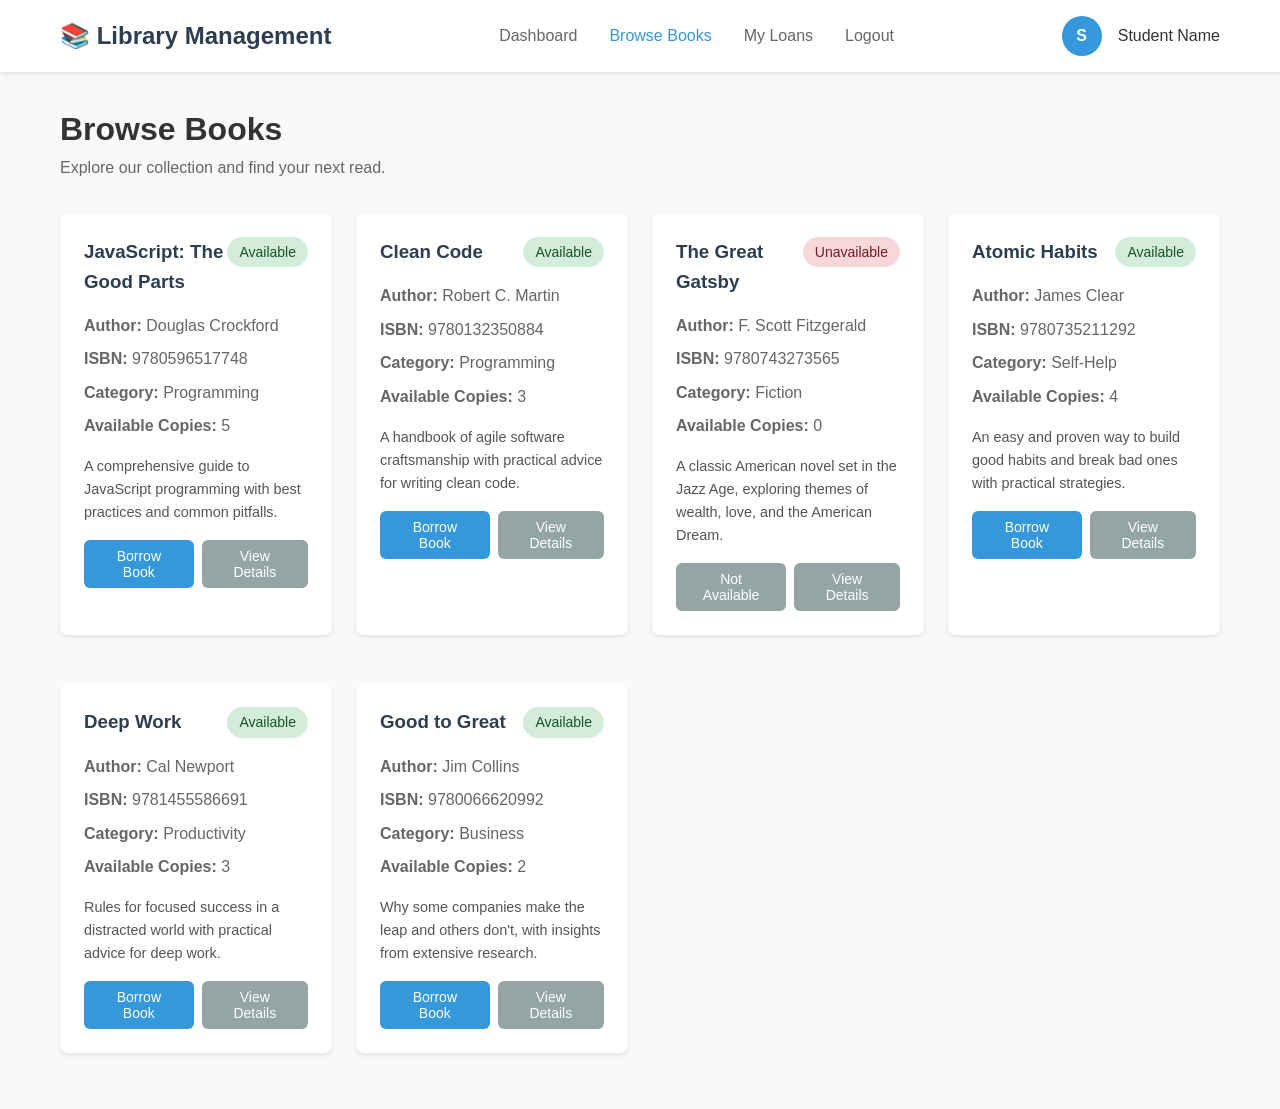
==== books.html @ b40ba537 "Initial project setup" ====
<!DOCTYPE html>
<html lang="en">
<head>
    <meta charset="UTF-8">
    <meta name="viewport" content="width=device-width, initial-scale=1.0">
    <title>Browse Books - Library Management System</title>
    <link rel="stylesheet" href="css/style.css">
</head>
<body>
    <header class="header">
        <div class="container">
            <div class="header-content">
                <div class="logo">📚 Library Management</div>
                <nav class="nav">
                    <a href="dashboard.html">Dashboard</a>
                    <a href="books.html" class="active">Browse Books</a>
                    <a href="my-loans.html">My Loans</a>
                    <a href="login.html">Logout</a>
                </nav>
                <div class="user-info">
                    <div class="user-avatar">S</div>
                    <span>Student Name</span>
                </div>
            </div>
        </div>
    </header>

    <main class="main-content">
        <div class="container">
            <h1>Browse Books</h1>
            <p style="color: #666; margin-bottom: 2rem;">Explore our collection and find your next read.</p>
            

            <!-- Books Grid -->
            <div class="grid grid-3">
                <!-- Book Card 1 -->
                <div class="card">
                    <div style="display: flex; justify-content: space-between; align-items: start; margin-bottom: 1rem;">
                        <h3 style="margin: 0; color: #2c3e50;">JavaScript: The Good Parts</h3>
                        <span class="status status-available">Available</span>
                    </div>
                    <p style="color: #666; margin-bottom: 0.5rem;"><strong>Author:</strong> Douglas Crockford</p>
                    <p style="color: #666; margin-bottom: 0.5rem;"><strong>ISBN:</strong> 9780596517748</p>
                    <p style="color: #666; margin-bottom: 0.5rem;"><strong>Category:</strong> Programming</p>
                    <p style="color: #666; margin-bottom: 1rem;"><strong>Available Copies:</strong> 5</p>
                    <p style="margin-bottom: 1rem; font-size: 0.9rem; color: #555;">A comprehensive guide to JavaScript programming with best practices and common pitfalls.</p>
                    <div style="display: flex; gap: 0.5rem;">
                        <button class="btn btn-primary btn-sm">Borrow Book</button>
                        <button class="btn btn-secondary btn-sm">View Details</button>
                    </div>
                </div>

                <!-- Book Card 2 -->
                <div class="card">
                    <div style="display: flex; justify-content: space-between; align-items: start; margin-bottom: 1rem;">
                        <h3 style="margin: 0; color: #2c3e50;">Clean Code</h3>
                        <span class="status status-available">Available</span>
                    </div>
                    <p style="color: #666; margin-bottom: 0.5rem;"><strong>Author:</strong> Robert C. Martin</p>
                    <p style="color: #666; margin-bottom: 0.5rem;"><strong>ISBN:</strong> 9780132350884</p>
                    <p style="color: #666; margin-bottom: 0.5rem;"><strong>Category:</strong> Programming</p>
                    <p style="color: #666; margin-bottom: 1rem;"><strong>Available Copies:</strong> 3</p>
                    <p style="margin-bottom: 1rem; font-size: 0.9rem; color: #555;">A handbook of agile software craftsmanship with practical advice for writing clean code.</p>
                    <div style="display: flex; gap: 0.5rem;">
                        <button class="btn btn-primary btn-sm">Borrow Book</button>
                        <button class="btn btn-secondary btn-sm">View Details</button>
                    </div>
                </div>

                <!-- Book Card 3 -->
                <div class="card">
                    <div style="display: flex; justify-content: space-between; align-items: start; margin-bottom: 1rem;">
                        <h3 style="margin: 0; color: #2c3e50;">The Great Gatsby</h3>
                        <span class="status status-unavailable">Unavailable</span>
                    </div>
                    <p style="color: #666; margin-bottom: 0.5rem;"><strong>Author:</strong> F. Scott Fitzgerald</p>
                    <p style="color: #666; margin-bottom: 0.5rem;"><strong>ISBN:</strong> 9780743273565</p>
                    <p style="color: #666; margin-bottom: 0.5rem;"><strong>Category:</strong> Fiction</p>
                    <p style="color: #666; margin-bottom: 1rem;"><strong>Available Copies:</strong> 0</p>
                    <p style="margin-bottom: 1rem; font-size: 0.9rem; color: #555;">A classic American novel set in the Jazz Age, exploring themes of wealth, love, and the American Dream.</p>
                    <div style="display: flex; gap: 0.5rem;">
                        <button class="btn btn-secondary btn-sm" disabled>Not Available</button>
                        <button class="btn btn-secondary btn-sm">View Details</button>
                    </div>
                </div>

                <!-- Book Card 4 -->
                <div class="card">
                    <div style="display: flex; justify-content: space-between; align-items: start; margin-bottom: 1rem;">
                        <h3 style="margin: 0; color: #2c3e50;">Atomic Habits</h3>
                        <span class="status status-available">Available</span>
                    </div>
                    <p style="color: #666; margin-bottom: 0.5rem;"><strong>Author:</strong> James Clear</p>
                    <p style="color: #666; margin-bottom: 0.5rem;"><strong>ISBN:</strong> 9780735211292</p>
                    <p style="color: #666; margin-bottom: 0.5rem;"><strong>Category:</strong> Self-Help</p>
                    <p style="color: #666; margin-bottom: 1rem;"><strong>Available Copies:</strong> 4</p>
                    <p style="margin-bottom: 1rem; font-size: 0.9rem; color: #555;">An easy and proven way to build good habits and break bad ones with practical strategies.</p>
                    <div style="display: flex; gap: 0.5rem;">
                        <button class="btn btn-primary btn-sm">Borrow Book</button>
                        <button class="btn btn-secondary btn-sm">View Details</button>
                    </div>
                </div>

                <!-- Book Card 5 -->
                <div class="card">
                    <div style="display: flex; justify-content: space-between; align-items: start; margin-bottom: 1rem;">
                        <h3 style="margin: 0; color: #2c3e50;">Deep Work</h3>
                        <span class="status status-available">Available</span>
                    </div>
                    <p style="color: #666; margin-bottom: 0.5rem;"><strong>Author:</strong> Cal Newport</p>
                    <p style="color: #666; margin-bottom: 0.5rem;"><strong>ISBN:</strong> 9781455586691</p>
                    <p style="color: #666; margin-bottom: 0.5rem;"><strong>Category:</strong> Productivity</p>
                    <p style="color: #666; margin-bottom: 1rem;"><strong>Available Copies:</strong> 3</p>
                    <p style="margin-bottom: 1rem; font-size: 0.9rem; color: #555;">Rules for focused success in a distracted world with practical advice for deep work.</p>
                    <div style="display: flex; gap: 0.5rem;">
                        <button class="btn btn-primary btn-sm">Borrow Book</button>
                        <button class="btn btn-secondary btn-sm">View Details</button>
                    </div>
                </div>

                <!-- Book Card 6 -->
                <div class="card">
                    <div style="display: flex; justify-content: space-between; align-items: start; margin-bottom: 1rem;">
                        <h3 style="margin: 0; color: #2c3e50;">Good to Great</h3>
                        <span class="status status-available">Available</span>
                    </div>
                    <p style="color: #666; margin-bottom: 0.5rem;"><strong>Author:</strong> Jim Collins</p>
                    <p style="color: #666; margin-bottom: 0.5rem;"><strong>ISBN:</strong> 9780066620992</p>
                    <p style="color: #666; margin-bottom: 0.5rem;"><strong>Category:</strong> Business</p>
                    <p style="color: #666; margin-bottom: 1rem;"><strong>Available Copies:</strong> 2</p>
                    <p style="margin-bottom: 1rem; font-size: 0.9rem; color: #555;">Why some companies make the leap and others don't, with insights from extensive research.</p>
                    <div style="display: flex; gap: 0.5rem;">
                        <button class="btn btn-primary btn-sm">Borrow Book</button>
                        <button class="btn btn-secondary btn-sm">View Details</button>
                    </div>
                </div>
            </div>

        </div>
    </main>
</body>
</html>
---- css/style.css ----
/* Library Management System - Minimal Flat Design */

/* Reset and Base Styles */
* {
    margin: 0;
    padding: 0;
    box-sizing: border-box;
}

body {
    font-family: 'Segoe UI', Tahoma, Geneva, Verdana, sans-serif;
    line-height: 1.6;
    color: #333;
    background-color: #f8f9fa;
}

/* Container */
.container {
    max-width: 1200px;
    margin: 0 auto;
    padding: 0 20px;
}

/* Header */
.header {
    background: #fff;
    box-shadow: 0 2px 4px rgba(0,0,0,0.1);
    position: sticky;
    top: 0;
    z-index: 100;
}

.header-content {
    display: flex;
    justify-content: space-between;
    align-items: center;
    padding: 1rem 0;
}

.logo {
    font-size: 1.5rem;
    font-weight: bold;
    color: #2c3e50;
}

.nav {
    display: flex;
    gap: 2rem;
    align-items: center;
}

.nav a {
    text-decoration: none;
    color: #666;
    font-weight: 500;
    transition: color 0.3s;
}

.nav a:hover, .nav a.active {
    color: #3498db;
}

.user-info {
    display: flex;
    align-items: center;
    gap: 1rem;
}

.user-avatar {
    width: 40px;
    height: 40px;
    border-radius: 50%;
    background: #3498db;
    display: flex;
    align-items: center;
    justify-content: center;
    color: white;
    font-weight: bold;
}

/* Main Content */
.main-content {
    padding: 2rem 0;
    min-height: calc(100vh - 80px);
}

/* Cards */
.card {
    background: white;
    border-radius: 8px;
    box-shadow: 0 2px 4px rgba(0,0,0,0.1);
    padding: 1.5rem;
    margin-bottom: 1.5rem;
}

.card-header {
    display: flex;
    justify-content: space-between;
    align-items: center;
    margin-bottom: 1rem;
    padding-bottom: 1rem;
    border-bottom: 1px solid #eee;
}

.card-title {
    font-size: 1.25rem;
    font-weight: 600;
    color: #2c3e50;
}

/* Buttons */
.btn {
    display: inline-block;
    padding: 0.75rem 1.5rem;
    border: none;
    border-radius: 6px;
    text-decoration: none;
    font-weight: 500;
    cursor: pointer;
    transition: all 0.3s;
    text-align: center;
}

.btn-primary {
    background: #3498db;
    color: white;
}

.btn-primary:hover {
    background: #2980b9;
    transform: translateY(-1px);
}

.btn-success {
    background: #27ae60;
    color: white;
}

.btn-success:hover {
    background: #229954;
}

.btn-danger {
    background: #e74c3c;
    color: white;
}

.btn-danger:hover {
    background: #c0392b;
}

.btn-secondary {
    background: #95a5a6;
    color: white;
}

.btn-secondary:hover {
    background: #7f8c8d;
}

.btn-sm {
    padding: 0.5rem 1rem;
    font-size: 0.875rem;
}

/* Forms */
.form-group {
    margin-bottom: 1rem;
}

.form-label {
    display: block;
    margin-bottom: 0.5rem;
    font-weight: 500;
    color: #555;
}

.form-input {
    width: 100%;
    padding: 0.75rem;
    border: 2px solid #ddd;
    border-radius: 6px;
    font-size: 1rem;
    transition: border-color 0.3s;
}

.form-input:focus {
    outline: none;
    border-color: #3498db;
}

.form-select {
    width: 100%;
    padding: 0.75rem;
    border: 2px solid #ddd;
    border-radius: 6px;
    font-size: 1rem;
    background: white;
}

/* Tables */
.table {
    width: 100%;
    border-collapse: collapse;
    margin-top: 1rem;
}

.table th,
.table td {
    padding: 1rem;
    text-align: left;
    border-bottom: 1px solid #eee;
}

.table th {
    background: #f8f9fa;
    font-weight: 600;
    color: #555;
}

.table tr:hover {
    background: #f8f9fa;
}

/* Status Badges */
.status {
    display: inline-block;
    padding: 0.25rem 0.75rem;
    border-radius: 20px;
    font-size: 0.875rem;
    font-weight: 500;
}

.status-active {
    background: #d4edda;
    color: #155724;
}

.status-overdue {
    background: #f8d7da;
    color: #721c24;
}

.status-returned {
    background: #d1ecf1;
    color: #0c5460;
}

.status-available {
    background: #d4edda;
    color: #155724;
}

.status-unavailable {
    background: #f8d7da;
    color: #721c24;
}

/* Grid Layout */
.grid {
    display: grid;
    gap: 1.5rem;
}

.grid-2 {
    grid-template-columns: repeat(auto-fit, minmax(300px, 1fr));
}

.grid-3 {
    grid-template-columns: repeat(auto-fit, minmax(250px, 1fr));
}

.grid-4 {
    grid-template-columns: repeat(auto-fit, minmax(200px, 1fr));
}

/* Statistics Cards */
.stat-card {
    text-align: center;
    padding: 2rem 1rem;
}

.stat-number {
    font-size: 2.5rem;
    font-weight: bold;
    color: #3498db;
    margin-bottom: 0.5rem;
}

.stat-label {
    color: #666;
    font-size: 0.875rem;
    text-transform: uppercase;
    letter-spacing: 0.5px;
}

/* Search and Filters */
.search-bar {
    display: flex;
    gap: 1rem;
    margin-bottom: 2rem;
    flex-wrap: wrap;
}

.search-input {
    flex: 1;
    min-width: 200px;
}

.filter-group {
    display: flex;
    gap: 1rem;
    align-items: center;
    flex-wrap: wrap;
}

/* Pagination */
.pagination {
    display: flex;
    justify-content: center;
    gap: 0.5rem;
    margin-top: 2rem;
}

.pagination a {
    padding: 0.5rem 1rem;
    border: 1px solid #ddd;
    text-decoration: none;
    color: #666;
    border-radius: 4px;
    transition: all 0.3s;
}

.pagination a:hover,
.pagination a.active {
    background: #3498db;
    color: white;
    border-color: #3498db;
}

/* Alerts */
.alert {
    padding: 1rem;
    border-radius: 6px;
    margin-bottom: 1rem;
}

.alert-success {
    background: #d4edda;
    color: #155724;
    border: 1px solid #c3e6cb;
}

.alert-error {
    background: #f8d7da;
    color: #721c24;
    border: 1px solid #f5c6cb;
}

.alert-info {
    background: #d1ecf1;
    color: #0c5460;
    border: 1px solid #bee5eb;
}

/* Login Page */
.login-container {
    display: flex;
    justify-content: center;
    align-items: center;
    min-height: 100vh;
    background: linear-gradient(135deg, #667eea 0%, #764ba2 100%);
}

.login-card {
    background: white;
    padding: 3rem;
    border-radius: 12px;
    box-shadow: 0 10px 30px rgba(0,0,0,0.2);
    width: 100%;
    max-width: 400px;
}

.login-title {
    text-align: center;
    margin-bottom: 2rem;
    color: #2c3e50;
    font-size: 1.5rem;
}

/* Responsive Design */
@media (max-width: 768px) {
    .header-content {
        flex-direction: column;
        gap: 1rem;
    }
    
    .nav {
        flex-direction: column;
        gap: 1rem;
    }
    
    .search-bar {
        flex-direction: column;
    }
    
    .filter-group {
        flex-direction: column;
        align-items: stretch;
    }
    
    .table {
        font-size: 0.875rem;
    }
    
    .table th,
    .table td {
        padding: 0.5rem;
    }
    
    .grid-2,
    .grid-3,
    .grid-4 {
        grid-template-columns: 1fr;
    }
}

/* Loading Spinner */
.loading {
    display: inline-block;
    width: 20px;
    height: 20px;
    border: 3px solid #f3f3f3;
    border-top: 3px solid #3498db;
    border-radius: 50%;
    animation: spin 1s linear infinite;
}

@keyframes spin {
    0% { transform: rotate(0deg); }
    100% { transform: rotate(360deg); }
}

/* Utility Classes */
.text-center { text-align: center; }
.text-right { text-align: right; }
.text-left { text-align: left; }
.mb-1 { margin-bottom: 0.5rem; }
.mb-2 { margin-bottom: 1rem; }
.mb-3 { margin-bottom: 1.5rem; }
.mt-1 { margin-top: 0.5rem; }
.mt-2 { margin-top: 1rem; }
.mt-3 { margin-top: 1.5rem; }
.hidden { display: none; }
.visible { display: block; }
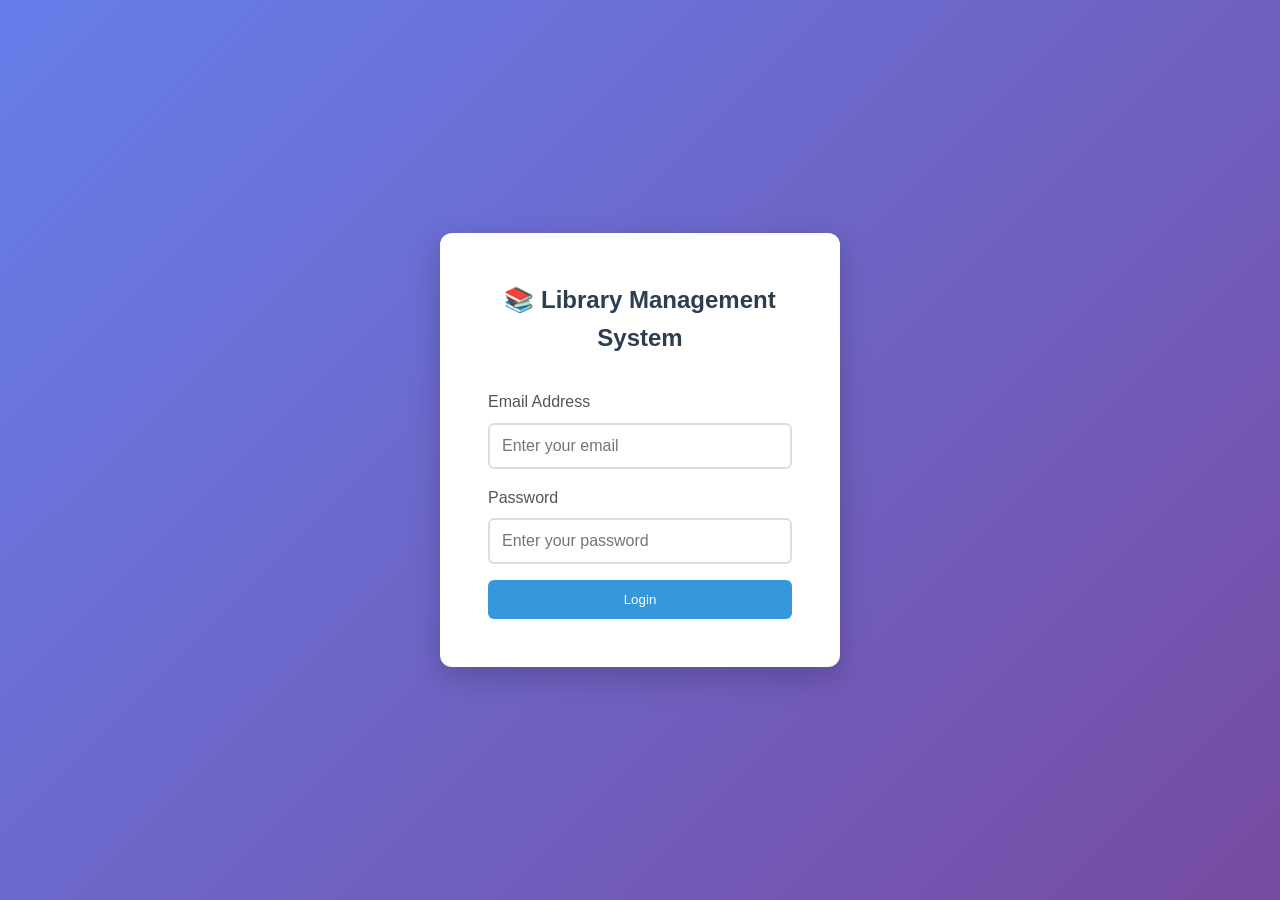
==== commit 1ef5aae4: "Refactor async API handling" ====
--- a/books.html
+++ b/books.html
@@ -5,6 +5,7 @@
     <meta name="viewport" content="width=device-width, initial-scale=1.0">
     <title>Browse Books - Library Management System</title>
     <link rel="stylesheet" href="css/style.css">
+    <script src="js/script.js" defer></script>
 </head>
 <body>
     <header class="header">
@@ -32,7 +33,8 @@
             
 
             <!-- Books Grid -->
-            <div class="grid grid-3">
+            <div class="grid grid-3" id="booksContainer">
+                <div id="booksLoading">Loading books...</div>
                 <!-- Book Card 1 -->
                 <div class="card">
                     <div style="display: flex; justify-content: space-between; align-items: start; margin-bottom: 1rem;">
--- a/css/style.css
+++ b/css/style.css
@@ -453,3 +453,5 @@
 .mt-3 { margin-top: 1.5rem; }
 .hidden { display: none; }
 .visible { display: block; }
+
+
